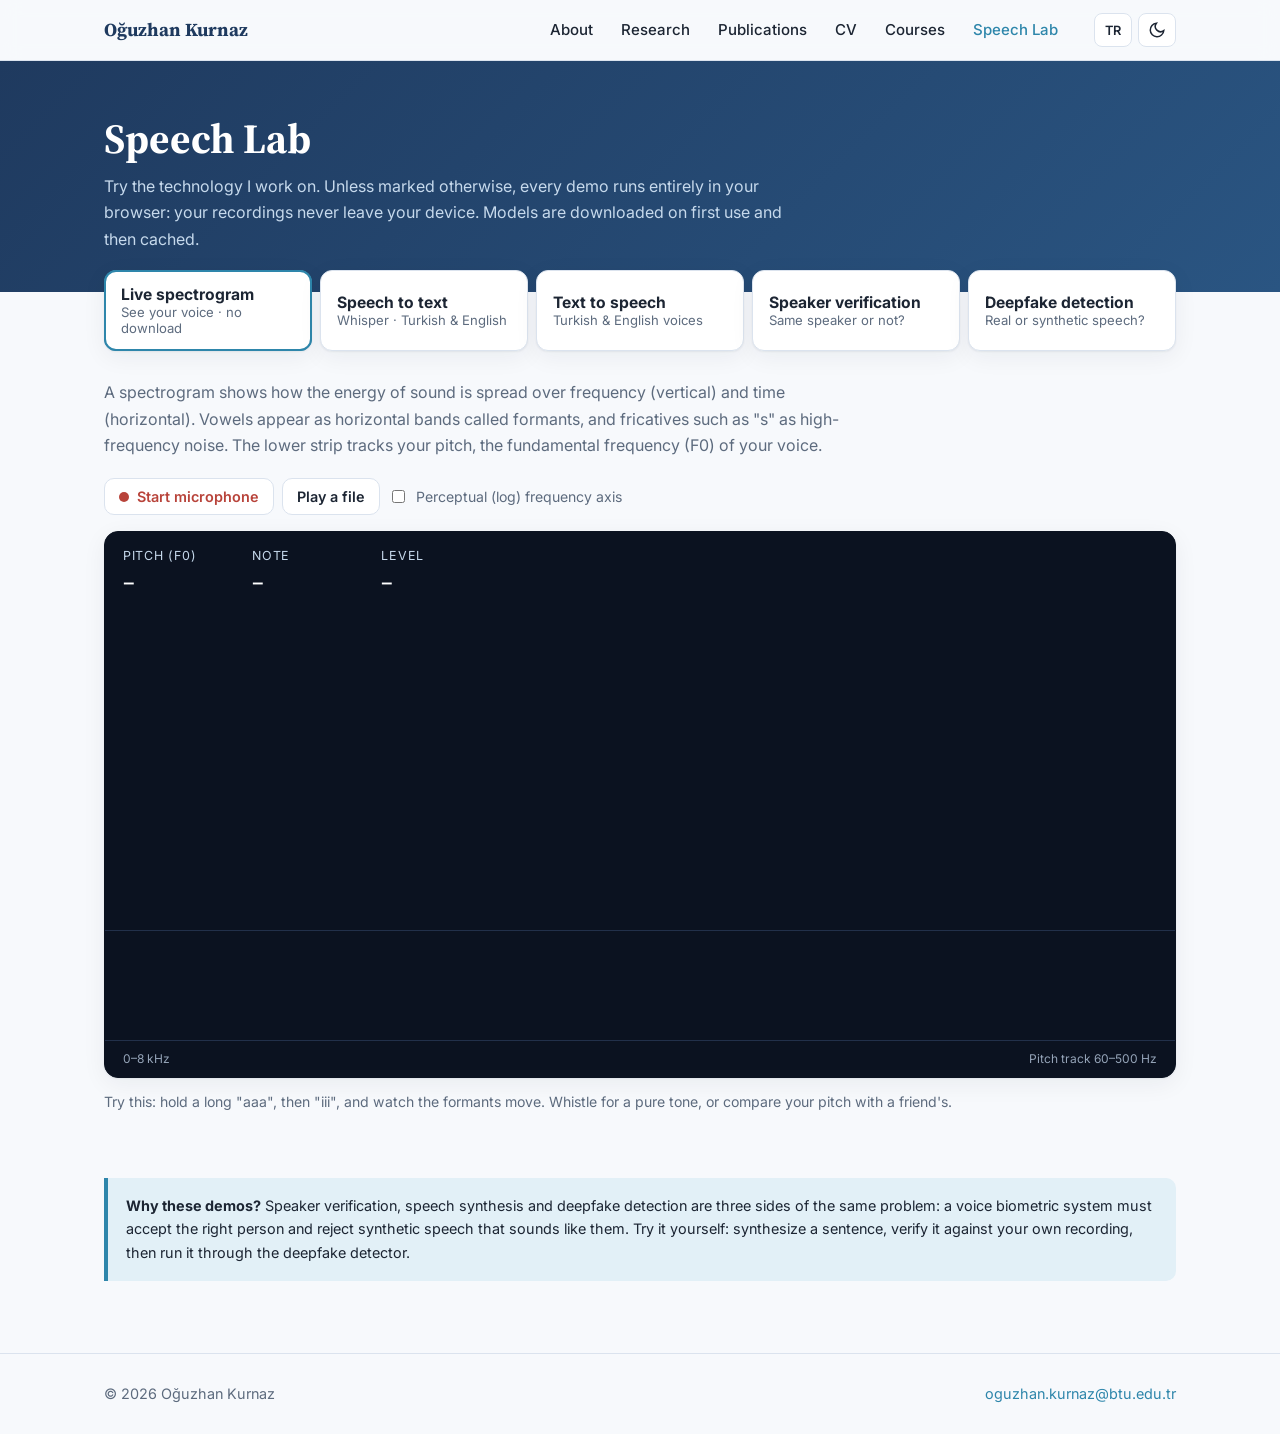
==== demos.html @ 3886b08e "Add in-browser Speech Lab, Courses page; remove homepage stats - Speech Lab: live spectrogram/pitch," ====
<!doctype html>
<html lang="en">
<head>
  <meta charset="utf-8">
  <meta name="viewport" content="width=device-width, initial-scale=1">
  <title>Speech Lab · Oğuzhan Kurnaz</title>
  <meta name="description" content="Interactive speech demos that run in your browser: live spectrogram, speech recognition, text-to-speech, speaker verification and deepfake (spoofed) speech detection.">
  <link rel="icon" href="data:image/svg+xml,<svg xmlns='http://www.w3.org/2000/svg' viewBox='0 0 32 32'><rect width='32' height='32' rx='7' fill='%231F3A5F'/><text x='16' y='22' font-family='Arial' font-weight='700' font-size='15' fill='white' text-anchor='middle'>OK</text></svg>">
  <link rel="preconnect" href="https://fonts.googleapis.com">
  <link rel="preconnect" href="https://fonts.gstatic.com" crossorigin>
  <link href="https://fonts.googleapis.com/css2?family=Inter:wght@400;500;600;700&family=Source+Serif+4:opsz,wght@8..60,600;8..60,700&display=swap" rel="stylesheet">
  <link rel="stylesheet" href="assets/css/style.css">
</head>
<body>
  <header class="topbar">
    <div class="wrap topbar-inner">
      <a class="brand" href="index.html">Oğuzhan Kurnaz</a>
      <nav class="nav" id="nav">
        <a href="index.html#about" data-i18n="nav.about">About</a>
        <a href="index.html#research" data-i18n="nav.research">Research</a>
        <a href="index.html#publications" data-i18n="nav.publications">Publications</a>
        <a href="index.html#cv" data-i18n="nav.cv">CV</a>
        <a href="teaching.html" data-i18n="nav.teaching">Courses</a>
        <a href="demos.html" class="nav-demo active" data-i18n="nav.demos">Speech Lab</a>
      </nav>
      <div class="tools">
        <button class="tool" id="langBtn" type="button" aria-label="Language">TR</button>
        <button class="tool" id="themeBtn" type="button" aria-label="Theme">
          <svg viewBox="0 0 24 24" width="18" height="18" fill="none" stroke="currentColor" stroke-width="2" stroke-linecap="round"><path d="M21 12.8A9 9 0 1 1 11.2 3a7 7 0 0 0 9.8 9.8z"/></svg>
        </button>
        <button class="tool menu-btn" id="menuBtn" type="button" aria-label="Menu">
          <svg viewBox="0 0 24 24" width="20" height="20" fill="none" stroke="currentColor" stroke-width="2" stroke-linecap="round"><path d="M4 7h16M4 12h16M4 17h16"/></svg>
        </button>
      </div>
    </div>
  </header>

  <main>
    <section class="page-head">
      <div class="wrap">
        <h1 data-i18n="d.title">Speech Lab</h1>
        <p data-i18n="d.lead">Hands-on demos of the technology I work on.</p>
      </div>
    </section>

    <section class="section" style="padding-top:0">
      <div class="wrap">
        <div class="tabs" id="tabs" role="tablist">
          <button type="button" role="tab" data-tab="spectrogram" class="on"><b data-i18n="d.sp.tab">Live spectrogram</b><small data-i18n="d.sp.sub">See your voice</small></button>
          <button type="button" role="tab" data-tab="asr"><b data-i18n="d.asr.tab">Speech to text</b><small data-i18n="d.asr.sub">Whisper</small></button>
          <button type="button" role="tab" data-tab="tts"><b data-i18n="d.tts.tab">Text to speech</b><small data-i18n="d.tts.sub">Turkish &amp; English voices</small></button>
          <button type="button" role="tab" data-tab="verification"><b data-i18n="d.sv.tab">Speaker verification</b><small data-i18n="d.sv.sub">Same speaker or not?</small></button>
          <button type="button" role="tab" data-tab="spoofing"><b data-i18n="d.cm.tab">Deepfake detection</b><small data-i18n="d.cm.sub">Real or synthetic speech?</small></button>
          <button type="button" role="tab" data-tab="conversion" data-space="conversion" hidden><b data-i18n="d.vc.tab">Voice conversion</b><small data-i18n="d.vc.sub">Your speech, another voice</small></button>
          <button type="button" role="tab" data-tab="cloning" data-space="cloning" hidden><b data-i18n="d.clone.tab">Voice cloning</b><small data-i18n="d.clone.sub">Text in a given voice</small></button>
        </div>

        <!-- Live spectrogram -->
        <div class="demo on" id="demo-spectrogram">
          <p class="demo-intro" data-i18n="d.sp.intro">Speak, whistle or sing into your microphone.</p>
          <div class="rec-row">
            <button class="sbtn rec" type="button" id="sp-mic"><span class="dot"></span><span data-i18n="d.sp.start">Start microphone</span></button>
            <label class="sbtn"><input type="file" accept="audio/*" id="sp-file"><span data-i18n="d.sp.file">Play a file</span></label>
            <label class="toggle"><input type="checkbox" id="sp-log"><span data-i18n="d.sp.mel">Perceptual (log) frequency axis</span></label>
          </div>
          <div class="spectro card">
            <div class="readouts">
              <div><span data-i18n="d.sp.f0">Pitch (F0)</span><b id="sp-f0">–</b></div>
              <div><span data-i18n="d.sp.note">Note</span><b id="sp-note">–</b></div>
              <div><span data-i18n="d.sp.level">Level</span><b id="sp-level">–</b></div>
            </div>
            <canvas id="sp-canvas" height="320"></canvas>
            <canvas id="sp-pitch" height="110"></canvas>
            <div class="spectro-axis"><span id="sp-axis">0–8 kHz</span><span data-i18n="d.sp.pitchaxis">Pitch track 60–500 Hz</span></div>
          </div>
          <p class="hint" data-i18n="d.sp.tip">Try: say a long "aaa" then "iii".</p>
          <div class="status" id="status-spectrogram"></div>
        </div>

        <!-- Speech recognition -->
        <div class="demo" id="demo-asr">
          <p class="demo-intro" data-i18n="d.asr.intro">Automatic speech recognition with OpenAI's Whisper.</p>
          <p class="model-info" data-i18n="d.asr.model">Model: Whisper base (multilingual) · ~80 MB, downloaded once</p>
          <div class="slots">
            <div class="card slot" data-slot="asr-in" data-sr="16000" data-max="30">
              <h3 data-i18n="d.asr.a">Recording</h3>
              <p class="hint" data-i18n="d.asr.ah">Up to 30 seconds of speech.</p>
            </div>
            <div class="card">
              <h3 data-i18n="d.asr.b">Language</h3>
              <p class="hint" data-i18n="d.asr.bh">Choosing the language improves accuracy.</p>
              <select id="asr-lang">
                <option value="turkish">Türkçe</option>
                <option value="english">English</option>
                <option value="german">Deutsch</option>
                <option value="auto" data-i18n="d.asr.auto">Detect automatically</option>
              </select>
            </div>
          </div>
          <div class="run-row"><button class="run" type="button" id="run-asr" data-i18n="d.asr.run">Transcribe</button></div>
          <div class="status" id="status-asr"></div>
          <div class="result" id="result-asr"></div>
        </div>

        <!-- Text to speech -->
        <div class="demo" id="demo-tts">
          <p class="demo-intro" data-i18n="d.tts.intro">Neural text-to-speech with Piper.</p>
          <p class="model-info" data-i18n="d.tts.model">Model: Piper (VITS) · ~60 MB per voice + 18 MB phonemizer, downloaded once</p>
          <div class="card">
            <textarea id="tts-text" maxlength="500"></textarea>
            <div class="field-row">
              <div class="field-group">
                <label><span data-i18n="d.tts.voice">Voice</span>
                  <select id="tts-voice">
                    <optgroup label="Türkçe">
                      <option value="tr/tr_TR/dfki/medium/tr_TR-dfki-medium.onnx" data-lang="tr">dfki</option>
                      <option value="tr/tr_TR/fahrettin/medium/tr_TR-fahrettin-medium.onnx" data-lang="tr">Fahrettin</option>
                      <option value="tr/tr_TR/fettah/medium/tr_TR-fettah-medium.onnx" data-lang="tr">Fettah</option>
                    </optgroup>
                    <optgroup label="English">
                      <option value="en/en_US/hfc_female/medium/en_US-hfc_female-medium.onnx" data-lang="en">HFC (female)</option>
                      <option value="en/en_US/hfc_male/medium/en_US-hfc_male-medium.onnx" data-lang="en">HFC (male)</option>
                      <option value="en/en_US/lessac/medium/en_US-lessac-medium.onnx" data-lang="en">Lessac</option>
                    </optgroup>
                  </select>
                </label>
                <label><span data-i18n="d.tts.speed">Speed</span>
                  <select id="tts-speed">
                    <option value="0.8">0.8×</option><option value="1" selected>1.0×</option><option value="1.2">1.2×</option><option value="1.4">1.4×</option>
                  </select>
                </label>
              </div>
              <span id="tts-count">0 / 500</span>
            </div>
          </div>
          <div class="run-row"><button class="run" type="button" id="run-tts" data-i18n="d.tts.run">Synthesize</button></div>
          <div class="status" id="status-tts"></div>
          <div class="result" id="result-tts"></div>
        </div>

        <!-- Speaker verification -->
        <div class="demo" id="demo-verification">
          <p class="demo-intro" data-i18n="d.sv.intro">A speaker embedding is extracted from each recording.</p>
          <p class="model-info" data-i18n="d.sv.model">Model: WavLM-Base+ x-vector (Microsoft) · ~100 MB, downloaded once</p>
          <div class="slots">
            <div class="card slot" data-slot="sv-a" data-sr="16000" data-max="30">
              <h3 data-i18n="d.sv.a">1 · Enrollment recording</h3>
              <p class="hint" data-i18n="d.sv.ah">A few seconds of the claimed speaker (5–15 s works well).</p>
            </div>
            <div class="card slot" data-slot="sv-b" data-sr="16000" data-max="30">
              <h3 data-i18n="d.sv.b">2 · Test recording</h3>
              <p class="hint" data-i18n="d.sv.bh">A different utterance — same person or someone else.</p>
            </div>
          </div>
          <div class="run-row"><button class="run" type="button" id="run-verification" data-i18n="d.sv.run">Verify</button></div>
          <div class="status" id="status-verification"></div>
          <div class="result" id="result-verification"></div>
        </div>

        <!-- Spoofing / deepfake detection -->
        <div class="demo" id="demo-spoofing">
          <p class="demo-intro" data-i18n="d.cm.intro">A spoofing countermeasure decides whether speech is bona fide or spoofed.</p>
          <p class="model-info" data-i18n="d.cm.model">Model: AASIST (ASVspoof 2019 LA) · 1.5 MB</p>
          <div class="slots">
            <div class="card slot" data-slot="cm-in" data-sr="16000" data-max="30">
              <h3 data-i18n="d.cm.a">Recording to check</h3>
              <p class="hint" data-i18n="d.cm.ah">Your own voice, or a synthetic one.</p>
            </div>
            <div class="card">
              <h3 data-i18n="d.cm.b">Need a synthetic sample?</h3>
              <p class="hint" data-i18n="d.cm.bh">Create one in the Text to speech tab.</p>
              <button class="sbtn" type="button" data-goto="tts" data-i18n="d.cm.goto">Go to text to speech →</button>
            </div>
          </div>
          <div class="run-row"><button class="run" type="button" id="run-spoofing" data-i18n="d.cm.run">Analyse</button></div>
          <div class="status" id="status-spoofing"></div>
          <div class="result" id="result-spoofing"></div>
          <div class="notice"><p data-i18n="d.cm.caveat">Caveat.</p></div>
        </div>

        <!-- Voice conversion (Hugging Face Space) -->
        <div class="demo" id="demo-conversion">
          <p class="demo-intro" data-i18n="d.vc.intro">Any-to-any voice conversion with kNN-VC.</p>
          <p class="model-info" data-i18n="d.server">Runs on a Hugging Face Space: audio is uploaded for processing and is not stored.</p>
          <div class="slots">
            <div class="card slot" data-slot="vc-source" data-sr="16000" data-max="30">
              <h3 data-i18n="d.vc.a">1 · Source speech (what is said)</h3>
              <p class="hint" data-i18n="d.vc.ah">Record yourself saying something (up to 30 s).</p>
            </div>
            <div class="card slot" data-slot="vc-target" data-sr="16000" data-max="120">
              <h3 data-i18n="d.vc.b">2 · Target voice (who says it)</h3>
              <p class="hint" data-i18n="d.vc.bh">A recording of the target voice — 30 s to 2 min is ideal.</p>
            </div>
          </div>
          <div class="run-row">
            <button class="run" type="button" id="run-conversion" data-i18n="d.vc.run">Convert</button>
            <label class="consent"><input type="checkbox" id="consent-conversion"><span data-i18n="d.consent">I own these recordings or have the speaker's permission.</span></label>
          </div>
          <div class="status" id="status-conversion"></div>
          <div class="result" id="result-conversion"></div>
        </div>

        <!-- Voice cloning TTS (Hugging Face Space) -->
        <div class="demo" id="demo-cloning">
          <p class="demo-intro" data-i18n="d.clone.intro">Zero-shot voice-cloning text-to-speech with XTTS-v2.</p>
          <p class="model-info" data-i18n="d.server">Runs on a Hugging Face Space: audio is uploaded for processing and is not stored.</p>
          <div class="slots">
            <div class="card">
              <h3 data-i18n="d.clone.a">1 · Text</h3>
              <p class="hint" data-i18n="d.clone.ah">What should be said (max. 300 characters).</p>
              <textarea id="clone-text" maxlength="300"></textarea>
              <div class="field-row">
                <label><span data-i18n="d.clone.lang">Language</span>
                  <select id="clone-lang">
                    <option value="tr">Türkçe</option><option value="en">English</option><option value="de">Deutsch</option>
                    <option value="fr">Français</option><option value="es">Español</option><option value="it">Italiano</option>
                  </select>
                </label>
              </div>
            </div>
            <div class="card slot" data-slot="clone-ref" data-sr="24000" data-max="30">
              <h3 data-i18n="d.clone.b">2 · Reference voice</h3>
              <p class="hint" data-i18n="d.clone.bh">6–20 s of clean speech from the voice to clone.</p>
            </div>
          </div>
          <div class="run-row">
            <button class="run" type="button" id="run-cloning" data-i18n="d.clone.run">Synthesize</button>
            <label class="consent"><input type="checkbox" id="consent-cloning"><span data-i18n="d.consent">I own these recordings or have the speaker's permission.</span></label>
          </div>
          <div class="status" id="status-cloning"></div>
          <div class="result" id="result-cloning"></div>
        </div>

        <div class="notice">
          <p data-i18n="d.why">Why these demos?</p>
        </div>
      </div>
    </section>
  </main>

  <footer class="footer">
    <div class="wrap footer-inner">
      <span>© <span id="year"></span> Oğuzhan Kurnaz</span>
      <a id="footerMail"></a>
    </div>
  </footer>

  <script src="assets/js/data.js"></script>
  <script src="assets/js/main.js"></script>
  <script src="assets/js/demos.js"></script>
</body>
</html>
---- assets/css/style.css ----
:root {
  --bg: #f7f9fc;
  --bg-alt: #eef3f9;
  --surface: #ffffff;
  --text: #1c2533;
  --muted: #5d6b7e;
  --line: #dbe3ee;
  --navy: #1f3a5f;
  --accent: #2e86ab;
  --accent-soft: #e2f0f7;
  --hero-1: #1f3a5f;
  --hero-2: #2a5582;
  --on-hero: #ffffff;
  --on-hero-muted: #c6d9ec;
  --ok: #1f8a5b;
  --ok-soft: #e3f4ec;
  --bad: #b8433a;
  --bad-soft: #f9e6e4;
  --shadow: 0 1px 2px rgba(16, 32, 56, .06), 0 6px 24px rgba(16, 32, 56, .06);
  --radius: 14px;
  --serif: "Source Serif 4", Georgia, serif;
  --sans: "Inter", system-ui, -apple-system, "Segoe UI", Roboto, sans-serif;
  color-scheme: light;
}
@media (prefers-color-scheme: dark) {
  :root:not([data-theme="light"]) {
    --bg: #0e1520; --bg-alt: #121b28; --surface: #172233; --text: #e4ebf4; --muted: #95a4b8; --line: #263449;
    --navy: #9cc9e8; --accent: #5bb6dc; --accent-soft: #173246; --hero-1: #13233a; --hero-2: #1b3555;
    --on-hero-muted: #a9c3dc; --ok: #4cc28b; --ok-soft: #12301f; --bad: #e57a70; --bad-soft: #3a1c19;
    --shadow: 0 1px 2px rgba(0,0,0,.3), 0 8px 28px rgba(0,0,0,.25); color-scheme: dark;
  }
}
:root[data-theme="dark"] {
  --bg: #0e1520; --bg-alt: #121b28; --surface: #172233; --text: #e4ebf4; --muted: #95a4b8; --line: #263449;
  --navy: #9cc9e8; --accent: #5bb6dc; --accent-soft: #173246; --hero-1: #13233a; --hero-2: #1b3555;
  --on-hero-muted: #a9c3dc; --ok: #4cc28b; --ok-soft: #12301f; --bad: #e57a70; --bad-soft: #3a1c19;
  --shadow: 0 1px 2px rgba(0,0,0,.3), 0 8px 28px rgba(0,0,0,.25); color-scheme: dark;
}

* { box-sizing: border-box; }
html { scroll-behavior: smooth; scroll-padding-top: 72px; }
body { margin: 0; background: var(--bg); color: var(--text); font: 16px/1.65 var(--sans); -webkit-font-smoothing: antialiased; }
a { color: var(--accent); text-decoration: none; }
a:hover { text-decoration: underline; }
h1, h2, h3 { font-family: var(--serif); color: var(--navy); line-height: 1.25; margin: 0 0 .6em; }
h2 { font-size: 1.85rem; }
h3 { font-size: 1.15rem; margin-top: 1.4em; }
.wrap { max-width: 1120px; margin: 0 auto; padding: 0 24px; }
.muted { color: var(--muted); }

/* Top bar */
.topbar { position: sticky; top: 0; z-index: 20; background: color-mix(in srgb, var(--bg) 85%, transparent); backdrop-filter: blur(10px); border-bottom: 1px solid var(--line); }
.topbar-inner { display: flex; align-items: center; gap: 24px; height: 60px; }
.brand { font-family: var(--serif); font-weight: 700; font-size: 1.15rem; color: var(--navy); white-space: nowrap; }
.brand:hover { text-decoration: none; }
.nav { display: flex; gap: 4px; margin-left: auto; }
.nav a { color: var(--text); padding: 6px 12px; border-radius: 8px; font-size: .94rem; font-weight: 500; }
.nav a:hover { background: var(--bg-alt); text-decoration: none; }
.nav a.active { color: var(--accent); }
.nav .nav-demo { color: var(--accent); }
.tools { display: flex; gap: 6px; }
.tool { border: 1px solid var(--line); background: var(--surface); color: var(--text); border-radius: 8px; height: 34px; min-width: 38px; font: 600 .8rem var(--sans); cursor: pointer; display: grid; place-items: center; }
.tool:hover { border-color: var(--accent); }
.menu-btn { display: none; }

/* Hero */
.hero { background: linear-gradient(135deg, var(--hero-1), var(--hero-2)); color: var(--on-hero); padding: 64px 0 72px; position: relative; overflow: hidden; }
.hero-inner { display: grid; grid-template-columns: 1fr auto; gap: 48px; align-items: center; }
.eyebrow { text-transform: uppercase; letter-spacing: .14em; font-size: .8rem; font-weight: 600; color: var(--on-hero-muted); margin: 0 0 8px; }
.hero h1 { color: #fff; font-size: clamp(2.2rem, 5vw, 3.4rem); margin: 0 0 6px; }
.affil { color: var(--on-hero-muted); margin: 0 0 18px; }
.tagline { font-size: 1.2rem; max-width: 38ch; margin: 0 0 26px; }
.actions { display: flex; flex-wrap: wrap; gap: 10px; }
.btn { display: inline-flex; align-items: center; gap: 8px; padding: 10px 16px; border-radius: 10px; font-weight: 600; font-size: .92rem; border: 1px solid rgba(255,255,255,.28); color: #fff; background: rgba(255,255,255,.08); cursor: pointer; font-family: var(--sans); }
.btn:hover { background: rgba(255,255,255,.16); text-decoration: none; }
.btn.primary { background: #fff; color: #1f3a5f; border-color: #fff; }
.btn.primary:hover { background: #e8f1f9; }
.hero-photo { position: relative; }
.hero-photo img { width: 240px; height: 260px; object-fit: cover; border-radius: 18px; border: 4px solid rgba(255,255,255,.9); box-shadow: 0 18px 40px rgba(0,0,0,.3); display: block; }
.wave { position: absolute; left: -36px; bottom: 18px; display: flex; gap: 4px; align-items: center; height: 60px; padding: 10px 12px; background: rgba(255,255,255,.95); border-radius: 12px; box-shadow: 0 8px 20px rgba(0,0,0,.2); }
.wave span { width: 4px; border-radius: 2px; background: #2e86ab; animation: wave 1.2s ease-in-out infinite; }
.wave span:nth-child(odd) { background: #1f3a5f; }
.wave span:nth-child(1) { animation-delay: -.9s } .wave span:nth-child(2) { animation-delay: -.2s } .wave span:nth-child(3) { animation-delay: -.6s }
.wave span:nth-child(4) { animation-delay: -.1s } .wave span:nth-child(5) { animation-delay: -.8s } .wave span:nth-child(6) { animation-delay: -.4s }
.wave span:nth-child(7) { animation-delay: -1s } .wave span:nth-child(8) { animation-delay: -.3s } .wave span:nth-child(9) { animation-delay: -.7s }
@keyframes wave { 0%, 100% { height: 8px } 50% { height: 38px } }
@media (prefers-reduced-motion: reduce) { .wave span { animation: none; height: 20px; } }

/* Sections */
.section { padding: 72px 0; }
.section.alt { background: var(--bg-alt); }
.grid-2 { display: grid; grid-template-columns: 1.6fr 1fr; gap: 48px; align-items: start; }
.grid-3 { display: grid; grid-template-columns: repeat(3, 1fr); gap: 40px; }
.grid-3 h3:first-child { margin-top: 0; }
.prose p { margin: 0 0 1em; max-width: 68ch; }
.chips { list-style: none; padding: 0; margin: 0; display: flex; flex-wrap: wrap; gap: 8px; }
.chips li { background: var(--accent-soft); color: var(--navy); padding: 6px 12px; border-radius: 999px; font-size: .88rem; font-weight: 500; }
.card { background: var(--surface); border: 1px solid var(--line); border-radius: var(--radius); box-shadow: var(--shadow); padding: 24px; }
.news h3 { margin-top: 0; }
.news ul { list-style: none; padding: 0; margin: 0; }
.news li { padding: 12px 0; border-top: 1px solid var(--line); }
.news li:first-child { border-top: 0; padding-top: 0; }
.news time { font-size: .78rem; font-weight: 700; color: var(--accent); letter-spacing: .04em; }
.news p { margin: 2px 0 0; font-size: .93rem; }
.cards { display: grid; grid-template-columns: repeat(3, 1fr); gap: 20px; }
.project h3 { margin: 12px 0 8px; font-size: 1.05rem; }
.project p { margin: 0; color: var(--muted); font-size: .93rem; }
.project-top { display: flex; justify-content: space-between; align-items: center; gap: 8px; font-size: .82rem; flex-wrap: wrap; }
.badge { background: var(--navy); color: var(--surface); padding: 3px 10px; border-radius: 6px; font-weight: 700; font-size: .75rem; letter-spacing: .03em; }
.demo-banner { margin-top: 28px; display: flex; align-items: center; justify-content: space-between; gap: 16px; padding: 22px 26px; border-radius: var(--radius); background: linear-gradient(120deg, var(--hero-1), var(--accent)); color: #fff; }
.demo-banner:hover { text-decoration: none; filter: brightness(1.06); }
.demo-banner strong { display: block; font-size: 1.15rem; font-family: var(--serif); }
.demo-banner span { color: #dcebf6; font-size: .95rem; }
.demo-banner .arrow { font-size: 1.8rem; color: #fff; }

/* Publications */
.section-head { display: flex; justify-content: space-between; align-items: center; gap: 16px; flex-wrap: wrap; margin-bottom: 18px; }
.section-head h2 { margin: 0; }
.filters { display: flex; gap: 6px; flex-wrap: wrap; }
.filters button { border: 1px solid var(--line); background: var(--surface); color: var(--text); border-radius: 999px; padding: 6px 14px; font: 500 .88rem var(--sans); cursor: pointer; }
.filters button span { color: var(--muted); font-size: .8rem; margin-left: 2px; }
.filters button.on { background: var(--navy); border-color: var(--navy); color: var(--surface); }
.filters button.on span { color: inherit; opacity: .75; }
.pubs { list-style: none; padding: 0; margin: 0; }
.pub { display: grid; grid-template-columns: 56px 1fr; gap: 16px; padding: 16px 0; border-top: 1px solid var(--line); }
.pub .year { font-family: var(--serif); font-weight: 700; color: var(--accent); padding-top: 1px; }
.pub p { margin: 0; }
.pub-title { font-weight: 600; }
.pub-meta { color: var(--muted); font-size: .92rem; }
.pub-meta b { color: var(--text); }
.pub-venue { font-size: .9rem; font-style: italic; margin-top: 2px !important; }
.pub-venue a { font-style: normal; font-weight: 600; margin-left: 6px; }
.tag { font-style: normal; font-size: .7rem; font-weight: 700; text-transform: uppercase; letter-spacing: .05em; padding: 2px 7px; border-radius: 5px; margin-right: 8px; background: var(--accent-soft); color: var(--navy); }
.tag.journal { background: var(--navy); color: var(--surface); }

/* Timeline */
.timeline, .plain { list-style: none; padding: 0; margin: 0; }
.timeline li { position: relative; padding: 0 0 18px 18px; border-left: 2px solid var(--line); display: flex; flex-direction: column; }
.timeline li::before { content: ""; position: absolute; left: -6px; top: 6px; width: 10px; height: 10px; border-radius: 50%; background: var(--accent); }
.timeline .when { font-size: .78rem; font-weight: 700; color: var(--accent); }
.timeline .muted { font-size: .9rem; }
.plain li { padding: 6px 0; border-bottom: 1px solid var(--line); display: flex; flex-direction: column; }
.plain.small li { font-size: .9rem; }
.plain .muted { font-size: .85rem; }

.footer { border-top: 1px solid var(--line); padding: 28px 0; font-size: .9rem; color: var(--muted); }
.footer-inner { display: flex; justify-content: space-between; gap: 12px; flex-wrap: wrap; }

/* ---------- Demos page ---------- */
.page-head { background: linear-gradient(135deg, var(--hero-1), var(--hero-2)); color: #fff; padding: 52px 0 40px; }
.page-head h1 { color: #fff; font-size: clamp(1.9rem, 4vw, 2.6rem); margin-bottom: 8px; }
.page-head p { color: var(--on-hero-muted); max-width: 70ch; margin: 0; }
.tabs { display: flex; gap: 8px; flex-wrap: wrap; margin: -22px 0 28px; position: relative; }
.tabs button { flex: 1 1 170px; text-align: left; border: 1px solid var(--line); background: var(--surface); color: var(--text); border-radius: 12px; padding: 14px 16px; cursor: pointer; box-shadow: var(--shadow); font-family: var(--sans); }
.tabs button b { display: block; font-size: .98rem; }
.tabs button small { color: var(--muted); font-size: .82rem; }
.tabs button.on { border-color: var(--accent); outline: 2px solid var(--accent); outline-offset: -2px; }
.demo { display: none; }
.demo.on { display: block; }
.demo-intro { color: var(--muted); max-width: 75ch; margin: 0 0 20px; }
.slots { display: grid; grid-template-columns: 1fr 1fr; gap: 20px; }
.slot h3 { margin: 0 0 4px; font-size: 1.05rem; }
.slot .hint { color: var(--muted); font-size: .86rem; margin: 0 0 14px; }
.rec-row { display: flex; gap: 8px; flex-wrap: wrap; align-items: center; }
.sbtn { display: inline-flex; align-items: center; gap: 8px; border: 1px solid var(--line); background: var(--surface); color: var(--text); padding: 9px 14px; border-radius: 10px; font: 600 .9rem var(--sans); cursor: pointer; }
.sbtn:hover { border-color: var(--accent); }
.sbtn.rec { color: var(--bad); }
.sbtn.rec.live { background: var(--bad); border-color: var(--bad); color: #fff; }
.sbtn.rec .dot { width: 10px; height: 10px; border-radius: 50%; background: currentColor; }
.sbtn.rec.live .dot { animation: blink 1s infinite; }
@keyframes blink { 50% { opacity: .3 } }
.sbtn input { display: none; }
.timer { font-variant-numeric: tabular-nums; color: var(--muted); font-size: .88rem; }
.clip { margin-top: 12px; }
.clip audio { width: 100%; height: 40px; }
.clip .meta { font-size: .8rem; color: var(--muted); }
.run-row { display: flex; gap: 16px; align-items: center; flex-wrap: wrap; margin-top: 22px; }
.run { background: var(--navy); color: var(--surface); border: 0; padding: 12px 22px; border-radius: 10px; font: 700 .95rem var(--sans); cursor: pointer; }
.run:disabled { opacity: .45; cursor: not-allowed; }
.consent { display: flex; gap: 8px; align-items: flex-start; font-size: .88rem; color: var(--muted); max-width: 70ch; }
.consent input { margin-top: 4px; }
.status { margin-top: 16px; font-size: .92rem; color: var(--muted); min-height: 1.4em; }
.status.err { color: var(--bad); }
.spinner { display: inline-block; width: 14px; height: 14px; border: 2px solid var(--line); border-top-color: var(--accent); border-radius: 50%; animation: spin .8s linear infinite; vertical-align: -2px; margin-right: 6px; }
@keyframes spin { to { transform: rotate(360deg) } }
.result { margin-top: 18px; }
.result:empty { display: none; }
.verdict { display: flex; gap: 20px; align-items: center; padding: 20px; border-radius: var(--radius); }
.verdict.same { background: var(--ok-soft); }
.verdict.diff { background: var(--bad-soft); }
.verdict .big { font-family: var(--serif); font-size: 2.2rem; font-weight: 700; }
.verdict.same .big, .verdict.same strong { color: var(--ok); }
.verdict.diff .big, .verdict.diff strong { color: var(--bad); }
.meter { height: 8px; background: var(--line); border-radius: 4px; position: relative; margin-top: 8px; width: min(320px, 60vw); }
.meter i { position: absolute; left: 0; top: 0; bottom: 0; border-radius: 4px; background: currentColor; }
.meter em { position: absolute; top: -4px; bottom: -4px; width: 2px; background: var(--text); }
textarea { width: 100%; min-height: 110px; padding: 12px; border-radius: 10px; border: 1px solid var(--line); background: var(--surface); color: var(--text); font: .95rem/1.5 var(--sans); resize: vertical; }
select { padding: 8px 10px; border-radius: 8px; border: 1px solid var(--line); background: var(--surface); color: var(--text); font: .9rem var(--sans); }
.field-row { display: flex; justify-content: space-between; align-items: center; gap: 10px; margin-top: 8px; font-size: .85rem; color: var(--muted); }
.notice { margin-top: 28px; padding: 16px 18px; border-left: 4px solid var(--accent); background: var(--accent-soft); border-radius: 0 10px 10px 0; font-size: .9rem; }
.notice p { margin: 0; }
.setup { border: 1px dashed var(--accent); }
.setup code { background: var(--bg-alt); padding: 1px 6px; border-radius: 5px; font-size: .88em; }

/* ---------- Speech Lab additions ---------- */
.model-info { font-size: .85rem; color: var(--muted); margin: -10px 0 20px; display: flex; align-items: center; gap: 6px; }
.model-info::before { content: ""; width: 8px; height: 8px; border-radius: 50%; background: var(--accent); flex: none; }
.toggle { display: inline-flex; align-items: center; gap: 8px; font-size: .88rem; color: var(--muted); cursor: pointer; }
.spectro { margin-top: 16px; padding: 0; overflow: hidden; background: #0b1220; border-color: #0b1220; }
.spectro canvas { display: block; width: 100%; }
#sp-canvas { height: 320px; }
#sp-pitch { height: 110px; border-top: 1px solid #22304a; }
.readouts { display: flex; gap: 32px; padding: 14px 18px; color: #c6d9ec; font-size: .78rem; text-transform: uppercase; letter-spacing: .06em; flex-wrap: wrap; }
.readouts b { display: block; font: 700 1.35rem var(--serif); color: #fff; letter-spacing: 0; text-transform: none; font-variant-numeric: tabular-nums; min-width: 4.5em; }
.spectro-axis { display: flex; justify-content: space-between; padding: 8px 18px; font-size: .75rem; color: #95a4b8; border-top: 1px solid #22304a; }
.demo > .hint { color: var(--muted); font-size: .88rem; margin: 12px 0 0; }
.pbar { display: block; height: 6px; background: var(--line); border-radius: 3px; overflow: hidden; margin-top: 8px; max-width: 420px; }
.pbar i { display: block; height: 100%; background: var(--accent); transition: width .15s; }
.result-card audio { display: block; }
.result-actions { display: flex; flex-wrap: wrap; gap: 8px; margin-top: 12px; }
.result-actions .sbtn:hover { text-decoration: none; }
.transcript { margin: 0; font-size: 1.05rem; line-height: 1.7; white-space: pre-wrap; }
.field-group { display: flex; gap: 16px; flex-wrap: wrap; }
.field-group label, .field-row label { display: inline-flex; align-items: center; gap: 8px; }
.verdict { flex-wrap: wrap; }
.windows { margin-left: auto; display: flex; flex-direction: column; gap: 6px; }
.wbars { display: flex; align-items: flex-end; gap: 3px; height: 54px; }
.wbars span { width: 12px; border-radius: 3px 3px 0 0; }
.wbars .ok { background: var(--ok); }
.wbars .bad { background: var(--bad); }
.card > select { margin-top: 4px; }

/* ---------- Courses page ---------- */
.course-section { padding-top: 36px; }
.course-tools { display: flex; justify-content: flex-end; margin-bottom: 8px; }
.search { width: min(340px, 100%); padding: 10px 14px; border-radius: 10px; border: 1px solid var(--line); background: var(--surface); color: var(--text); font: .95rem var(--sans); }
.search:focus { outline: 2px solid var(--accent); outline-offset: -1px; }
.course-group { margin: 8px 0 14px; font-size: 1rem; text-transform: uppercase; letter-spacing: .08em; color: var(--muted); font-family: var(--sans); }
.course { margin-bottom: 20px; }
.course h2 { font-size: 1.45rem; margin: 6px 0 6px; }
.course-top { display: flex; justify-content: space-between; align-items: center; gap: 8px; font-size: .85rem; flex-wrap: wrap; }
.course-desc { color: var(--muted); margin: 0 0 14px; max-width: 75ch; }
.course-empty { margin: 8px 0 0; font-size: .92rem; }
.mats { list-style: none; padding: 0; margin: 0; }
.mat { display: grid; grid-template-columns: 76px auto 1fr auto auto; gap: 12px; align-items: center; padding: 10px 0; border-top: 1px solid var(--line); }
.mat-week { font-size: .8rem; font-weight: 700; color: var(--accent); }
.mat-type { font-size: .7rem; font-weight: 700; text-transform: uppercase; letter-spacing: .05em; padding: 2px 8px; border-radius: 5px; background: var(--accent-soft); color: var(--navy); justify-self: start; }
.mat-type.t-homework, .mat-type.t-exam { background: var(--bad-soft); color: var(--bad); }
.mat-type.t-code, .mat-type.t-lab { background: var(--ok-soft); color: var(--ok); }
.mat-title { color: var(--text); font-weight: 500; }
.mat-meta { font-size: .78rem; color: var(--muted); display: flex; gap: 10px; }
.mat-get { color: var(--muted); display: grid; place-items: center; width: 32px; height: 32px; border-radius: 8px; }
.mat-get:hover { background: var(--bg-alt); color: var(--accent); }
.new { font-size: .68rem; font-weight: 700; text-transform: uppercase; background: var(--accent); color: var(--surface); padding: 1px 6px; border-radius: 4px; margin-left: 6px; vertical-align: 2px; }
.past summary { cursor: pointer; list-style: none; }
.past summary::-webkit-details-marker { display: none; }
.past summary h3::after { content: " ▾"; }
.past[open] summary h3::after { content: " ▴"; }

/* Responsive */
@media (max-width: 900px) {
  .grid-2, .grid-3 { grid-template-columns: 1fr; gap: 32px; }
  .cards { grid-template-columns: 1fr; }
  .hero-inner { grid-template-columns: 1fr; }
  .hero-photo { order: -1; }
  .hero-photo img { width: 150px; height: 165px; }
  .wave { left: auto; right: -14px; bottom: -10px; height: 42px; transform: scale(.8); }
  .slots { grid-template-columns: 1fr; }
  .menu-btn { display: grid; }
  .nav { display: none; position: absolute; top: 60px; left: 0; right: 0; flex-direction: column; background: var(--surface); border-bottom: 1px solid var(--line); padding: 8px 16px 14px; }
  .nav.open { display: flex; }
  .tools { margin-left: auto; }
}
@media (max-width: 720px) {
  .wrap { padding: 0 16px; }
  .hero { padding: 40px 0 52px; }
  .mat { grid-template-columns: auto 1fr auto; }
  .mat-week { grid-column: 1 / -1; }
  .mat-meta { display: none; }
  .readouts { gap: 18px; }
  .section { padding: 52px 0; }
  .pub { grid-template-columns: 1fr; gap: 2px; }
  .demo-banner { padding: 18px; }
  .hero-photo { width: max-content; }
}
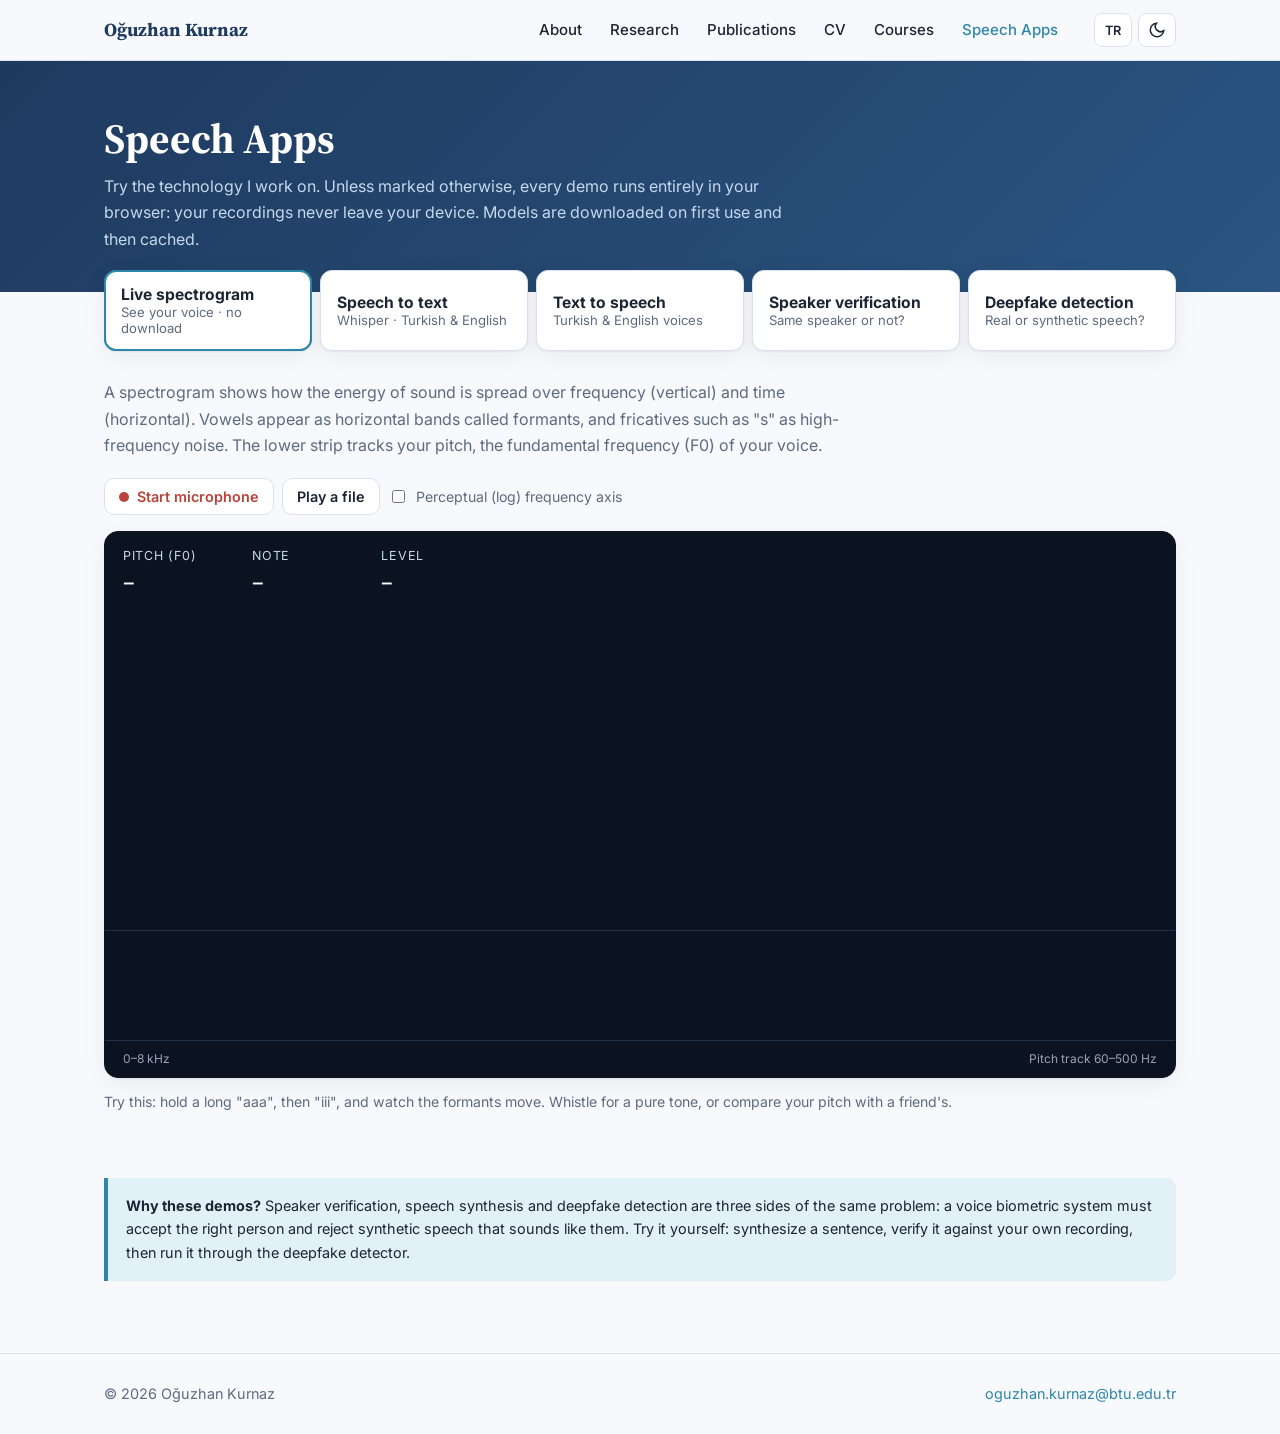
==== commit dc9f88b9: "Rename Speech Lab to Speech Apps / Ses Uygulamaları Co-Authored-By: Claude Opus 5.5 <noreply@anthrop" ====
--- a/demos.html
+++ b/demos.html
@@ -3,7 +3,7 @@
 <head>
   <meta charset="utf-8">
   <meta name="viewport" content="width=device-width, initial-scale=1">
-  <title>Speech Lab · Oğuzhan Kurnaz</title>
+  <title>Speech Apps · Oğuzhan Kurnaz</title>
   <meta name="description" content="Interactive speech demos that run in your browser: live spectrogram, speech recognition, text-to-speech, speaker verification and deepfake (spoofed) speech detection.">
   <link rel="icon" href="data:image/svg+xml,<svg xmlns='http://www.w3.org/2000/svg' viewBox='0 0 32 32'><rect width='32' height='32' rx='7' fill='%231F3A5F'/><text x='16' y='22' font-family='Arial' font-weight='700' font-size='15' fill='white' text-anchor='middle'>OK</text></svg>">
   <link rel="preconnect" href="https://fonts.googleapis.com">
@@ -21,7 +21,7 @@
         <a href="index.html#publications" data-i18n="nav.publications">Publications</a>
         <a href="index.html#cv" data-i18n="nav.cv">CV</a>
         <a href="teaching.html" data-i18n="nav.teaching">Courses</a>
-        <a href="demos.html" class="nav-demo active" data-i18n="nav.demos">Speech Lab</a>
+        <a href="demos.html" class="nav-demo active" data-i18n="nav.demos">Speech Apps</a>
       </nav>
       <div class="tools">
         <button class="tool" id="langBtn" type="button" aria-label="Language">TR</button>
@@ -38,7 +38,7 @@
   <main>
     <section class="page-head">
       <div class="wrap">
-        <h1 data-i18n="d.title">Speech Lab</h1>
+        <h1 data-i18n="d.title">Speech Apps</h1>
         <p data-i18n="d.lead">Hands-on demos of the technology I work on.</p>
       </div>
     </section>
